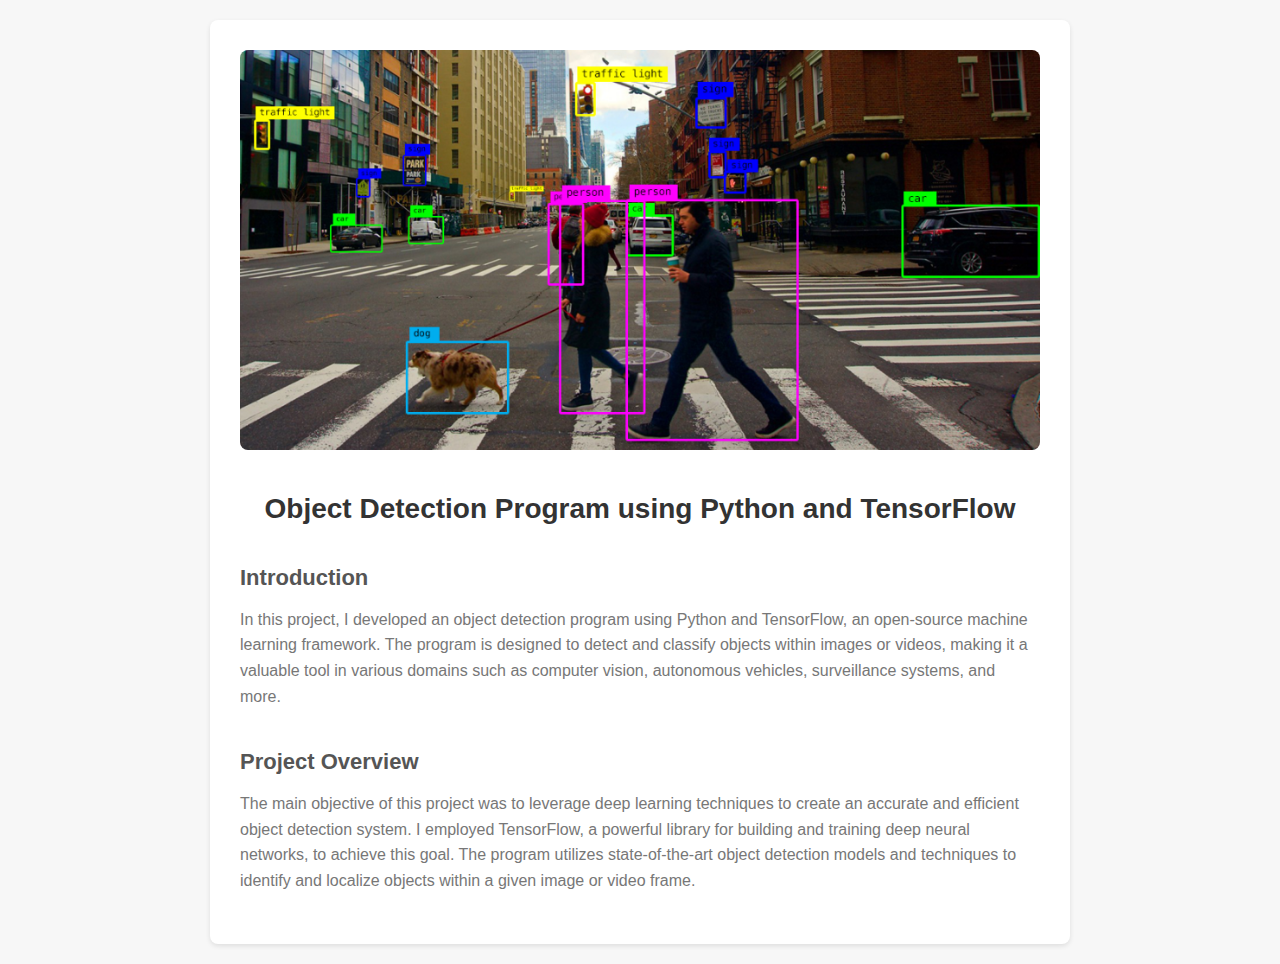
==== object.html @ 18b0c141 "adding files" ====
<!DOCTYPE html>
<html>
<head>
  <title>Object Detection Program</title>
  <style>
    body {
      font-family: Arial, sans-serif;
      margin: 0;
      padding: 20px;
      background-color: #f7f7f7;
    }

    .container {
      max-width: 800px;
      margin: 0 auto;
      text-align: center;
      background-color: #fff;
      border-radius: 8px;
      box-shadow: 0 2px 5px rgba(0, 0, 0, 0.1);
      padding: 30px;
    }

    h1 {
      color: #333;
      font-size: 28px;
      margin-bottom: 20px;
    }

    h2 {
      color: #555;
      font-size: 22px;
      margin-top: 40px;
      margin-bottom: 10px;
      text-align: left;
    }

    p, ol, ul {
      color: #777;
      line-height: 1.6;
      text-align: left;
      margin-bottom: 20px;
    }

    ol, ul {
      margin-left: 20px;
    }

    img {
      max-width: 100%;
      height: auto;
      margin-bottom: 20px;
      border-radius: 8px;
      cursor: pointer;
      transition: transform 0.3s ease;
    }

    img:hover {
      transform: scale(1.1);
    }

    @media screen and (max-width: 480px) {
      body {
        padding: 10px;
      }

      .container {
        padding: 20px;
      }

      h1 {
        font-size: 24px;
      }

      h2 {
        font-size: 20px;
        margin-top: 30px;
      }
    }
  </style>
  <script>
    function openImage() {
      // Replace "path_to_your_image.jpg" with the appropriate path or URL to your image
      window.open("assets/img/object.webp", "_blank");
    }
  </script>
</head>
<body>
  <div class="container">
    <img src="assets/img/object.webp" alt="Object Detection" onclick="openImage()" />

    <h1>Object Detection Program using Python and TensorFlow</h1>

    <h2>Introduction</h2>
    <p>
      In this project, I developed an object detection program using Python and TensorFlow, an open-source machine learning framework. The program is designed to detect and classify objects within images or videos, making it a valuable tool in various domains such as computer vision, autonomous vehicles, surveillance systems, and more.
    </p>

    <h2>Project Overview</h2>
    <p>
      The main objective of this project was to leverage deep learning techniques to create an accurate and efficient object detection system. I employed TensorFlow, a powerful library for building and training deep neural networks, to achieve this goal. The program utilizes state-of-the-art object detection models and techniques to identify and localize objects within a given image or video frame.
    </p>


  </div>
</body>
</html>
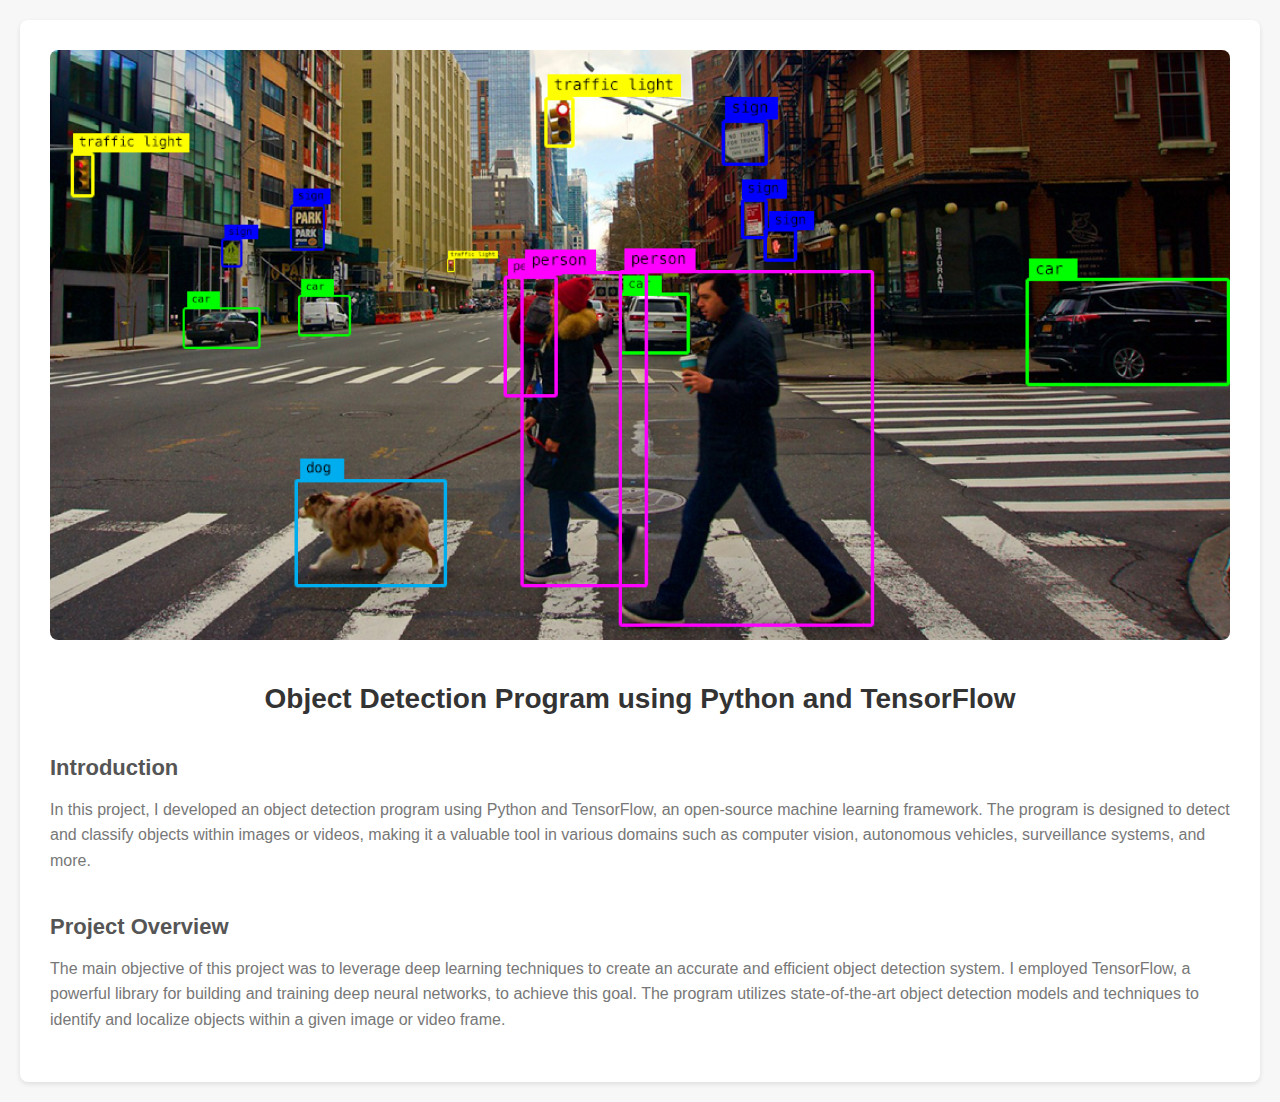
==== commit 1995edb4: "updating code" ====
--- a/object.html
+++ b/object.html
@@ -1,106 +1,120 @@
 <!DOCTYPE html>
 <html>
-<head>
-  <title>Object Detection Program</title>
-  <style>
-    body {
-      font-family: Arial, sans-serif;
-      margin: 0;
-      padding: 20px;
-      background-color: #f7f7f7;
-    }
-
-    .container {
-      max-width: 800px;
-      margin: 0 auto;
-      text-align: center;
-      background-color: #fff;
-      border-radius: 8px;
-      box-shadow: 0 2px 5px rgba(0, 0, 0, 0.1);
-      padding: 30px;
-    }
-
-    h1 {
-      color: #333;
-      font-size: 28px;
-      margin-bottom: 20px;
-    }
-
-    h2 {
-      color: #555;
-      font-size: 22px;
-      margin-top: 40px;
-      margin-bottom: 10px;
-      text-align: left;
-    }
-
-    p, ol, ul {
-      color: #777;
-      line-height: 1.6;
-      text-align: left;
-      margin-bottom: 20px;
-    }
-
-    ol, ul {
-      margin-left: 20px;
-    }
-
-    img {
-      max-width: 100%;
-      height: auto;
-      margin-bottom: 20px;
-      border-radius: 8px;
-      cursor: pointer;
-      transition: transform 0.3s ease;
-    }
-
-    img:hover {
-      transform: scale(1.1);
-    }
-
-    @media screen and (max-width: 480px) {
+  <head>
+    <title>Object Detection Program</title>
+    <style>
       body {
-        padding: 10px;
+        font-family: Arial, sans-serif;
+        margin: 0;
+        padding: 20px;
+        background-color: #f7f7f7;
       }
 
       .container {
-        padding: 20px;
+        /* max-width: 800px; */
+        margin: 0 auto;
+        text-align: center;
+        background-color: #fff;
+        border-radius: 8px;
+        box-shadow: 0 2px 5px rgba(0, 0, 0, 0.1);
+        padding: 30px;
       }
 
       h1 {
-        font-size: 24px;
+        color: #333;
+        font-size: 28px;
+        margin-bottom: 20px;
       }
 
       h2 {
-        font-size: 20px;
-        margin-top: 30px;
+        color: #555;
+        font-size: 22px;
+        margin-top: 40px;
+        margin-bottom: 10px;
+        text-align: left;
       }
-    }
-  </style>
-  <script>
-    function openImage() {
-      // Replace "path_to_your_image.jpg" with the appropriate path or URL to your image
-      window.open("assets/img/object.webp", "_blank");
-    }
-  </script>
-</head>
-<body>
-  <div class="container">
-    <img src="assets/img/object.webp" alt="Object Detection" onclick="openImage()" />
 
-    <h1>Object Detection Program using Python and TensorFlow</h1>
+      p,
+      ol,
+      ul {
+        color: #777;
+        line-height: 1.6;
+        text-align: left;
+        margin-bottom: 20px;
+      }
 
-    <h2>Introduction</h2>
-    <p>
-      In this project, I developed an object detection program using Python and TensorFlow, an open-source machine learning framework. The program is designed to detect and classify objects within images or videos, making it a valuable tool in various domains such as computer vision, autonomous vehicles, surveillance systems, and more.
-    </p>
+      ol,
+      ul {
+        margin-left: 20px;
+      }
 
-    <h2>Project Overview</h2>
-    <p>
-      The main objective of this project was to leverage deep learning techniques to create an accurate and efficient object detection system. I employed TensorFlow, a powerful library for building and training deep neural networks, to achieve this goal. The program utilizes state-of-the-art object detection models and techniques to identify and localize objects within a given image or video frame.
-    </p>
+      img {
+        max-width: 100%;
+        height: auto;
+        margin-bottom: 20px;
+        border-radius: 8px;
+        cursor: pointer;
+        transition: transform 0.3s ease;
+      }
 
+      img:hover {
+        transform: scale(1.1);
+      }
 
-  </div>
-</body>
+      @media screen and (max-width: 480px) {
+        body {
+          padding: 10px;
+        }
+
+        .container {
+          padding: 20px;
+        }
+
+        h1 {
+          font-size: 24px;
+        }
+
+        h2 {
+          font-size: 20px;
+          margin-top: 30px;
+        }
+      }
+    </style>
+    <script>
+      function openImage() {
+        // Replace "path_to_your_image.jpg" with the appropriate path or URL to your image
+        window.open("assets/img/object.webp", "_blank");
+      }
+    </script>
+  </head>
+  <body>
+    <div class="container">
+      <img
+        src="assets/img/object.webp"
+        alt="Object Detection"
+        onclick="openImage()"
+      />
+
+      <h1>Object Detection Program using Python and TensorFlow</h1>
+
+      <h2>Introduction</h2>
+      <p>
+        In this project, I developed an object detection program using Python
+        and TensorFlow, an open-source machine learning framework. The program
+        is designed to detect and classify objects within images or videos,
+        making it a valuable tool in various domains such as computer vision,
+        autonomous vehicles, surveillance systems, and more.
+      </p>
+
+      <h2>Project Overview</h2>
+      <p>
+        The main objective of this project was to leverage deep learning
+        techniques to create an accurate and efficient object detection system.
+        I employed TensorFlow, a powerful library for building and training deep
+        neural networks, to achieve this goal. The program utilizes
+        state-of-the-art object detection models and techniques to identify and
+        localize objects within a given image or video frame.
+      </p>
+    </div>
+  </body>
 </html>
